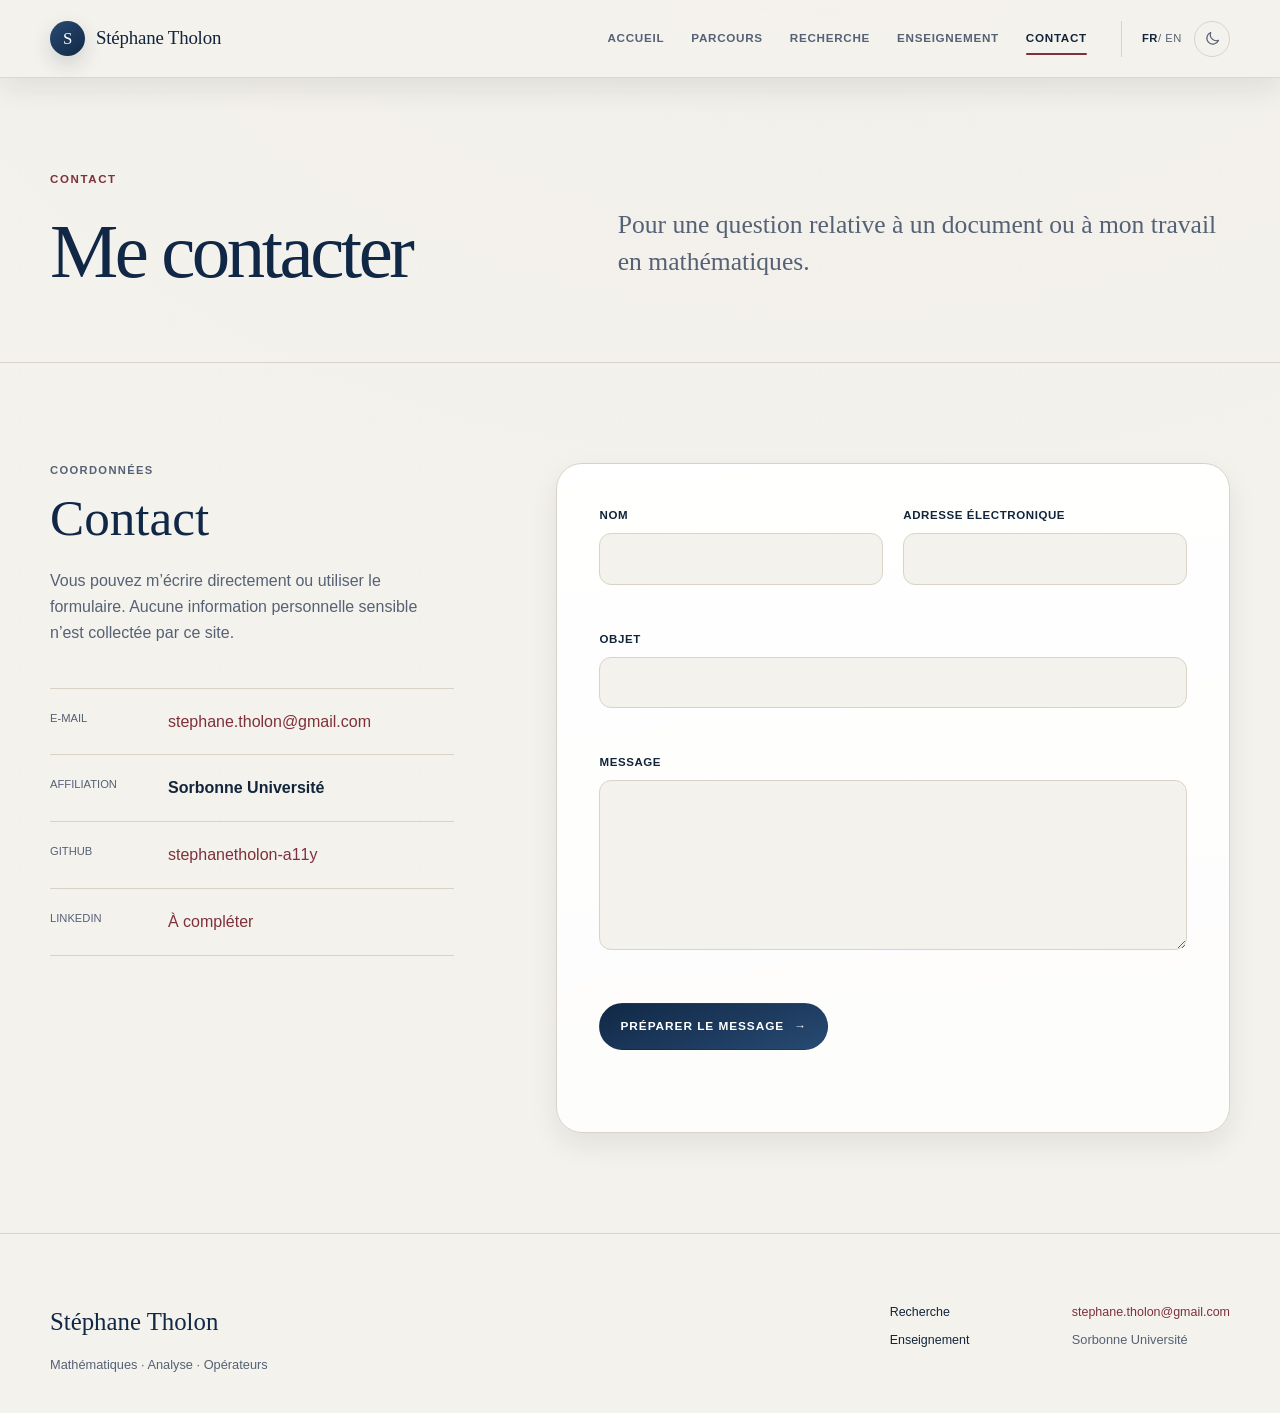
==== contact.html @ 4566aaff "Publier le site académique sans documents" ====
<!doctype html>
<html lang="fr">
<head>
  <meta charset="utf-8"><meta name="viewport" content="width=device-width, initial-scale=1">
  <title>Contact — Stéphane Tholon</title>
  <meta name="description" content="Contacter Stéphane Tholon, étudiant en mathématiques à Sorbonne Université.">
  <meta property="og:title" content="Contact — Stéphane Tholon"><meta property="og:type" content="website"><meta property="og:image" content="assets/img/og-card.svg">
  <link rel="icon" href="assets/img/favicon.svg" type="image/svg+xml"><link rel="stylesheet" href="assets/css/style.css">
  <script defer src="assets/js/data.js"></script><script defer src="assets/js/main.js"></script>
</head>
<body data-page="contact">
  <header class="site-header" data-site-header></header>
  <main id="contenu">
    <header class="page-hero"><div class="container page-hero-grid"><div><span class="page-number">CONTACT</span><h1>Me contacter</h1></div><p class="lead">Pour une question relative à un document ou à mon travail en mathématiques.</p></div></header>
    <section class="section"><div class="container contact-grid">
      <div class="contact-details"><p class="eyebrow">Coordonnées</p><h2>Contact</h2><p>Vous pouvez m’écrire directement ou utiliser le formulaire. Aucune information personnelle sensible n’est collectée par ce site.</p><div class="contact-list"><div class="contact-row"><span>E-mail</span><a href="mailto:stephane.tholon@gmail.com">stephane.tholon@gmail.com</a></div><div class="contact-row"><span>Affiliation</span><strong>Sorbonne Université</strong></div><div class="contact-row"><span>GitHub</span><a href="https://github.com/stephanetholon-a11y" target="_blank" rel="noopener">stephanetholon-a11y</a></div><div class="contact-row"><span>LinkedIn</span><a href="https://www.linkedin.com/" target="_blank" rel="noopener">À compléter</a></div></div></div>
      <form class="contact-form" id="contact-form" novalidate><div class="form-row"><div class="field"><label for="name">Nom</label><input id="name" name="name" autocomplete="name" required aria-describedby="name-error"><span class="field-error" id="name-error"></span></div><div class="field"><label for="email">Adresse électronique</label><input id="email" name="email" type="email" autocomplete="email" required aria-describedby="email-error"><span class="field-error" id="email-error"></span></div></div><div class="field"><label for="subject">Objet</label><input id="subject" name="subject" required aria-describedby="subject-error"><span class="field-error" id="subject-error"></span></div><div class="field"><label for="message">Message</label><textarea id="message" name="message" required aria-describedby="message-error"></textarea><span class="field-error" id="message-error"></span></div><button class="button button-primary" type="submit">Préparer le message <span aria-hidden="true">→</span></button><p class="form-status" id="form-status" aria-live="polite"></p></form>
    </div></section>
  </main>
  <footer class="site-footer" data-site-footer></footer>
</body>
</html>
---- assets/css/style.css ----
:root {
  --paper: #f4f2ed;
  --surface: #ffffff;
  --surface-2: #ebe7de;
  --surface-soft: #f0ece2;
  --ink: #13253b;
  --muted: #556175;
  --navy: #102846;
  --navy-soft: #284a72;
  --burgundy: #7e303b;
  --line: #d8d2c7;
  --line-strong: #b4ad9e;
  --shadow: 0 26px 55px rgba(11, 29, 49, .10);
  --shadow-subtle: 0 12px 28px rgba(10, 24, 41, .08);
  --radius-sm: 12px;
  --radius-md: 18px;
  --radius-lg: 26px;
  --serif: "Merriweather", "Baskerville", "Times New Roman", Georgia, serif;
  --sans: "Alegreya Sans", "Lato", "Avenir Next", "Avenir", -apple-system, "Segoe UI", sans-serif;
  --page: min(1180px, calc(100vw - 48px));
  --nav-height: 78px;
}

:root[data-theme="dark"] {
  --paper: #0f1a26;
  --surface: #151e2b;
  --surface-2: #1d2838;
  --surface-soft: #202c3d;
  --ink: #f1f4f8;
  --muted: #b4c0d3;
  --navy: #e6ecf5;
  --navy-soft: #b6cbed;
  --burgundy: #d88f9d;
  --line: #2e3d50;
  --line-strong: #516278;
  --shadow: 0 22px 55px rgba(0, 0, 0, .25);
}

* { box-sizing: border-box; }
html { scroll-behavior: smooth; }
body {
  margin: 0;
  color: var(--ink);
  background:
    radial-gradient(140% 80% at 65% -10%, color-mix(in srgb, var(--surface-2), transparent 72%), transparent 62%),
    var(--paper);
  font-family: var(--sans);
  font-size: 16px;
  line-height: 1.62;
  overflow-x: hidden;
  -webkit-font-smoothing: antialiased;
}
body::before {
  content: "";
  position: fixed;
  inset: 0;
  z-index: -1;
  opacity: .17;
  pointer-events: none;
  background-image: radial-gradient(circle at 20px 20px, color-mix(in srgb, var(--ink), transparent 90%) 0.9px, transparent 1px);
  background-size: 50px 50px;
}
img { display: block; max-width: 100%; height: auto; }
a { color: inherit; text-decoration: none; }
button, input, select, textarea { font: inherit; color: inherit; }
button { cursor: pointer; }
a:focus-visible { color: var(--navy); }
:focus-visible {
  outline: 3px solid color-mix(in srgb, var(--burgundy), transparent 40%);
  outline-offset: 3px;
}
::selection { color: #fff; background: var(--burgundy); }

.skip-link { position: fixed; left: 16px; top: -80px; z-index: 1000; padding: 10px 15px; border-radius: 999px; color: #fff; background: var(--navy); transition: top .22s; }
.skip-link:focus { top: 12px; }
.site-header { position: sticky; top: 0; z-index: 100; height: var(--nav-height); border-bottom: 1px solid color-mix(in srgb, var(--line), transparent 18%); background: color-mix(in srgb, var(--paper), transparent 6%); -webkit-backdrop-filter: blur(18px); backdrop-filter: blur(18px); box-shadow: var(--shadow-subtle); }
.nav-shell { width: var(--page); height: 100%; margin: auto; display: grid; grid-template-columns: auto 1fr auto; align-items: center; gap: 34px; }
.brand { display: flex; align-items: center; gap: 11px; font-family: var(--serif); font-size: 1.18rem; letter-spacing: -.01em; white-space: nowrap; }
.brand-mark {
  display: grid;
  place-items: center;
  width: 35px;
  height: 35px;
  color: var(--surface);
  border-radius: 50%;
  background: linear-gradient(140deg, var(--navy-soft), var(--navy));
  font-family: var(--serif);
  font-size: 1.05rem;
  box-shadow: 0 8px 20px rgba(15, 32, 52, .16);
}
.main-nav { justify-self: end; display: flex; align-items: center; gap: 27px; }
.main-nav a { position: relative; color: var(--muted); font-size: .73rem; font-weight: 700; letter-spacing: .06em; text-transform: uppercase; }
.main-nav a::after { content: ""; position: absolute; left: 0; right: 100%; bottom: -7px; height: 2px; background: var(--burgundy); transition: right .23s ease; border-radius: 3px; }
.main-nav a:hover, .main-nav a[aria-current="page"] { color: var(--ink); }
.main-nav a:hover::after, .main-nav a[aria-current="page"]::after { right: 0; }
.nav-actions { display: flex; align-items: center; gap: 8px; padding-left: 16px; border-left: 1px solid var(--line); }
.language, .theme-toggle, .menu-toggle { border: 0; background: transparent; }
.language { position: relative; padding: 7px 4px; color: var(--muted); font-size: .7rem; letter-spacing: .05em; }
.language strong { color: var(--ink); }
.language.notice::after { content: "EN bientôt"; position: absolute; top: 38px; right: -8px; width: max-content; padding: 5px 8px; color: var(--surface); background: var(--navy); font-size: .66rem; }
.theme-toggle {
  display: grid;
  place-items: center;
  width: 36px;
  height: 36px;
  border: 1px solid var(--line);
  border-radius: 50%;
  color: var(--muted);
  transition: all .2s ease;
}
.theme-toggle:hover { color: var(--ink); transform: translateY(-1px); }
.menu-toggle { display: none; }

main { min-height: calc(100vh - var(--nav-height)); }
.container { width: var(--page); margin-inline: auto; }
.narrow { width: min(780px, calc(100vw - 48px)); margin-inline: auto; }
.page-hero { padding: 92px 0 74px; border-bottom: 1px solid var(--line); }
.page-hero-grid { display: grid; grid-template-columns: .85fr 1.15fr; gap: 9vw; align-items: end; }
.page-number { display: block; margin-bottom: 26px; color: var(--burgundy); font-size: .72rem; font-weight: 700; letter-spacing: .14em; text-transform: uppercase; }
.page-hero h1, .hero h1 { margin: 0; color: var(--navy); font-family: var(--serif); font-weight: 500; letter-spacing: -.045em; line-height: .96; }
.page-hero h1 { font-size: clamp(3rem, 6vw, 5.2rem); }
.page-hero .lead { max-width: 660px; margin: 0 0 8px; color: var(--muted); font-family: var(--serif); font-size: clamp(1.25rem, 2vw, 1.65rem); line-height: 1.45; }
.eyebrow { margin: 0 0 12px; color: var(--burgundy); font-size: .7rem; font-weight: 750; letter-spacing: .12em; line-height: 1.4; text-transform: uppercase; }
.section { padding: 100px 0; position: relative; }
.section + .section { border-top: 1px solid var(--line); }
.section-heading { display: grid; grid-template-columns: 1fr 1fr; gap: 50px; align-items: end; margin-bottom: 54px; }
.section-heading h2 { max-width: 650px; margin: 0; color: var(--navy); font-family: var(--serif); font-size: clamp(2.3rem, 4.4vw, 4.1rem); font-weight: 500; letter-spacing: -.035em; line-height: 1.04; }
.section-heading > p { max-width: 520px; justify-self: end; margin: 0 0 8px; color: var(--muted); }
.section-heading.compact { display: flex; justify-content: space-between; gap: 30px; align-items: end; }
.section-heading.compact h2 { font-size: clamp(2.2rem, 3.5vw, 3.35rem); }

.section-heading.compact .section-link {
  border-radius: 999px;
  padding: 8px 18px;
  border: 1px solid var(--line-strong);
  background: color-mix(in srgb, var(--surface), transparent 20%);
}

.hero { position: relative; }
.hero::after {
  content: "";
  position: absolute;
  top: 20%;
  right: max(22px, calc(50vw - var(--page) / 2 + 20px));
  width: 260px;
  height: 260px;
  border-radius: 50%;
  background: radial-gradient(circle at 20% 20%, color-mix(in srgb, var(--navy-soft), transparent 65%), transparent 65%);
  opacity: .35;
  filter: blur(0.5px);
}
.hero-grid { width: var(--page); margin: auto; padding: 84px 0 92px; display: grid; grid-template-columns: minmax(0, 900px); align-items: center; }
.hero-kicker { display: flex; align-items: center; gap: 13px; margin-bottom: 30px; color: var(--burgundy); font-size: .72rem; font-weight: 700; letter-spacing: .14em; text-transform: uppercase; }
.hero-kicker::before { content: ""; width: 42px; height: 1px; background: currentColor; }
.hero h1 { max-width: 820px; font-size: clamp(2.9rem, 5vw, 4.6rem); letter-spacing: -.035em; }
.hero-role { margin: 22px 0 24px; color: var(--navy-soft); font-family: var(--serif); font-size: clamp(1.35rem, 2.4vw, 2rem); }
.hero-intro { max-width: 760px; margin: 24px 0 0; color: var(--muted); font-size: 1.05rem; }
.hero-actions { display: flex; flex-wrap: wrap; gap: 12px; margin-top: 34px; }
.button {
  display: inline-flex;
  justify-content: center;
  align-items: center;
  gap: 10px;
  min-height: 47px;
  padding: 11px 20px;
  border: 1px solid transparent;
  border-radius: 999px;
  font-size: .74rem;
  font-weight: 700;
  letter-spacing: .08em;
  text-transform: uppercase;
  transition: transform .2s, background .2s, color .2s, border-color .2s, box-shadow .2s;
}
.button:hover { transform: translateY(-2px); box-shadow: var(--shadow-subtle); }
.button-primary { color: var(--surface); background: linear-gradient(160deg, var(--navy), var(--navy-soft)); }
.button-outline { border-color: var(--line-strong); background: color-mix(in srgb, var(--surface), transparent 26%); }
.button-outline:hover { color: var(--surface); border-color: var(--navy); background: linear-gradient(160deg, var(--navy), var(--navy-soft)); }

.section-link { display: inline-flex; align-items: center; gap: 10px; padding-bottom: 3px; border-bottom: 1px solid var(--line-strong); color: var(--burgundy); font-size: .74rem; font-weight: 700; letter-spacing: .05em; text-transform: uppercase; }
.category-list { border-top: 1px solid var(--line); background: linear-gradient(180deg, color-mix(in srgb, var(--surface), transparent 46%), transparent); }
.category-list a { display: grid; grid-template-columns: 70px 1fr auto; gap: 24px; align-items: center; min-height: 88px; padding: 18px 0; border-bottom: 1px solid var(--line); }
.category-list a > span:first-child { color: var(--line-strong); font-size: .7rem; letter-spacing: .08em; }
.category-list strong { color: var(--navy); font-family: var(--serif); font-size: clamp(1.35rem, 2.4vw, 1.85rem); font-weight: 500; }
.category-list a > span:last-child { color: var(--burgundy); transition: transform .2s; }
.category-list a:hover > span:last-child { transform: translateX(4px); }

.timeline { position: relative; }
.timeline::before { content: ""; position: absolute; top: 0; bottom: 0; left: 58px; width: 1px; background: var(--line); }
.timeline-item { position: relative; display: grid; grid-template-columns: 116px 170px 1fr; gap: 32px; min-height: 198px; padding: 12px 0 58px; }
.timeline-marker {
  position: relative;
  z-index: 1;
  width: 36px;
  height: 36px;
  margin-left: 40px;
  display: grid;
  place-items: center;
  border: 1px solid var(--line-strong);
  border-radius: 50%;
  color: var(--muted);
  background: var(--paper);
  font-size: .6rem;
  box-shadow: 0 8px 18px rgba(18, 30, 47, .12);
}
.timeline-featured .timeline-marker { color: var(--surface); border-color: var(--burgundy); background: var(--burgundy); }
.timeline-period { color: var(--burgundy); font-family: var(--serif); font-size: 1.15rem; }
.timeline-content { max-width: 670px; padding-bottom: 8px; }
.timeline-content::before { content: ""; display: block; width: 34px; height: 1px; margin-top: 9px; margin-bottom: 14px; background: var(--line); }
.timeline-content h3 { margin: 0 0 13px; color: var(--navy); font-family: var(--serif); font-size: clamp(1.55rem, 3vw, 2.3rem); font-weight: 500; line-height: 1.18; }
.timeline-content > p:last-child { margin: 0; color: var(--muted); }
.coursework-list { list-style: none; margin: 0; padding: 0; display: grid; grid-template-columns: 1fr 1fr; column-gap: 50px; }
.coursework-list li { display: flex; gap: 22px; padding: 19px 0; border-top: 1px solid var(--line); font-family: var(--serif); font-size: 1.2rem; }
.coursework-list li span { color: var(--burgundy); font-family: var(--sans); font-size: .62rem; letter-spacing: .08em; }

.interest-grid { display: grid; grid-template-columns: 1fr 1fr; border-top: 1px solid var(--line); }
.interest-card { min-height: 420px; padding: 48px; border-right: 1px solid var(--line); border-bottom: 1px solid var(--line); }
.interest-card {
  border-radius: var(--radius-lg);
  border-right-width: 1px;
  border-bottom-width: 1px;
  background: linear-gradient(185deg, color-mix(in srgb, var(--surface), transparent 0%), color-mix(in srgb, var(--surface), transparent 18%));
  box-shadow: var(--shadow-subtle);
}
.interest-card:nth-child(2n) { border-right: 0; }
.interest-number { color: var(--burgundy); font-size: .67rem; font-weight: 700; letter-spacing: .13em; }
.interest-card h2 { margin: 50px 0 15px; color: var(--navy); font-family: var(--serif); font-size: clamp(2rem, 4vw, 3.25rem); font-weight: 500; line-height: 1; }
.interest-card > p { max-width: 500px; margin: 0 0 28px; color: var(--muted); }
.interest-card ul { list-style: none; margin: 0; padding: 0; display: flex; flex-wrap: wrap; gap: 7px; }
.interest-card li, .tag-list span { padding: 6px 10px; border: 1px solid var(--line); border-radius: 99px; color: var(--muted); font-size: .7rem; }
.project-list { border-top: 1px solid var(--line); }
.project-card { display: grid; grid-template-columns: 120px 1fr auto; gap: 44px; padding: 48px 0; border-bottom: 1px solid var(--line); }
.project-card {
  border: 1px solid color-mix(in srgb, var(--line), transparent 10%);
  border-radius: var(--radius-md);
  padding: 42px;
  background: linear-gradient(175deg, color-mix(in srgb, var(--surface), transparent 16%), color-mix(in srgb, var(--surface), transparent 42%));
  box-shadow: var(--shadow-subtle);
}
.project-card + .project-card { margin-top: 22px; }
.project-year { color: var(--burgundy); font-family: var(--serif); font-size: 2.8rem; line-height: 1; }
.project-main { max-width: 700px; }
.project-main h3 { margin: 0 0 15px; color: var(--navy); font-family: var(--serif); font-size: clamp(1.7rem, 3vw, 2.45rem); font-weight: 500; line-height: 1.15; }
.project-main > p:not(.eyebrow):not(.project-supervisor) { color: var(--muted); }
.project-supervisor { display: flex; gap: 13px; margin: 22px 0; }
.project-supervisor span { color: var(--muted); }
.tag-list { display: flex; flex-wrap: wrap; gap: 7px; }
.project-action { align-self: center; }
.pending-label { display: inline-block; padding: 10px 13px; border: 1px dashed var(--line-strong); color: var(--muted); font-size: .72rem; }
.activity-list { display: grid; grid-template-columns: repeat(2, 1fr); gap: 1px; background: var(--line); border: 1px solid var(--line); }
.activity-card { min-height: 260px; padding: 35px; background: var(--surface); border-radius: var(--radius-sm); }
.activity-card span { color: var(--burgundy); font-size: .66rem; font-weight: 750; letter-spacing: .1em; }
.activity-card h3 { margin: 40px 0 13px; font-family: var(--serif); font-size: 1.7rem; font-weight: 500; }
.activity-card p { margin: 0; color: var(--muted); font-size: .9rem; }
.filter-chips { display: flex; flex-wrap: wrap; gap: 8px; }
.filter-chip {
  padding: 8px 14px;
  border: 1px solid var(--line);
  border-radius: 999px;
  background: color-mix(in srgb, var(--surface), transparent 20%);
  font-size: .72rem;
  transition: all .2s ease;
}
.filter-chip:hover, .filter-chip.is-active { color: var(--surface); border-color: var(--navy); background: linear-gradient(160deg, var(--navy), var(--navy-soft)); }
.document-categories { margin-bottom: 20px; }
.resource-grid { display: grid; grid-template-columns: repeat(2, 1fr); gap: 18px; margin-top: 32px; }
.resource-card { min-height: 320px; padding: 30px; border: 1px solid var(--line); background: var(--surface); border-radius: var(--radius-md); box-shadow: var(--shadow-subtle); }
.resource-meta, .document-details, .document-kicker { display: flex; justify-content: space-between; gap: 16px; color: var(--muted); font-size: .68rem; letter-spacing: .06em; text-transform: uppercase; }
.resource-meta span, .document-kicker span:first-child { color: var(--burgundy); }
.resource-card h3, .document-card h3 { margin: 40px 0 12px; color: var(--navy); font-family: var(--serif); font-size: 1.55rem; font-weight: 500; line-height: 1.18; }
.resource-card > p, .document-card p { color: var(--muted); font-size: .88rem; }
.resource-card .tag-list { margin: 22px 0; }
.card-actions { display: flex; flex-wrap: wrap; gap: 20px; margin-top: 24px; }
.card-actions a, .card-actions button { display: inline-flex; align-items: center; gap: 7px; padding: 0; border: 0; color: var(--burgundy); background: transparent; font-size: .72rem; font-weight: 700; text-transform: uppercase; }

.document-controls { display: grid; grid-template-columns: 2fr repeat(3, 1fr) auto; gap: 12px; padding: 25px; border: 1px solid var(--line); background: var(--surface); border-radius: var(--radius-md); box-shadow: var(--shadow-subtle); }
.control { position: relative; }
.control label { display: block; margin-bottom: 7px; color: var(--muted); font-size: .62rem; font-weight: 700; letter-spacing: .08em; text-transform: uppercase; }
.control input, .control select { width: 100%; min-height: 45px; padding: 9px 12px; border: 1px solid var(--line); border-radius: var(--radius-sm); color: var(--ink); background: var(--paper); }
.search-control input { padding-left: 40px; }
.search-control svg { position: absolute; left: 13px; bottom: 13px; color: var(--muted); }
.reset-button { align-self: end; min-height: 45px; padding: 9px 14px; border: 1px solid var(--line); border-radius: var(--radius-sm); background: color-mix(in srgb, var(--surface), transparent 20%); font-size: .72rem; }
.results-meta { display: flex; justify-content: space-between; margin: 28px 0 14px; color: var(--muted); font-size: .75rem; }
.document-grid { display: grid; grid-template-columns: repeat(3, 1fr); gap: 22px; }
.document-card {
  overflow: hidden;
  border: 1px solid var(--line);
  border-radius: var(--radius-md);
  background: var(--surface);
  box-shadow: var(--shadow-subtle);
  transition: transform .22s ease, box-shadow .22s ease;
}
.document-card:hover { transform: translateY(-2px); }
.document-cover { position: relative; display: block; width: 100%; height: 285px; overflow: hidden; padding: 22px 45px 0; border: 0; background: var(--surface-2); }
.document-cover img { width: 100%; height: 100%; object-fit: cover; object-position: top; box-shadow: 0 7px 25px rgba(20, 32, 52, .16); transition: transform .35s ease; }
.document-placeholder { display: grid; place-items: center; width: 100%; height: 100%; color: var(--line-strong); border: 1px solid var(--line); background: var(--surface); font-family: var(--serif); font-size: 2rem; letter-spacing: .08em; }
.document-cover, .document-body { border-radius: var(--radius-sm); }
.cover-overlay { position: absolute; inset: auto 0 0; display: flex; justify-content: center; align-items: center; gap: 8px; padding: 14px; color: #fff; background: rgba(16, 39, 70, .92); font-size: .68rem; font-weight: 700; letter-spacing: .05em; text-transform: uppercase; transform: translateY(100%); transition: transform .25s; }
.document-cover:hover img { transform: translateY(-5px); }
.document-cover:hover .cover-overlay { transform: translateY(0); }
.document-body { padding: 26px; border-top: 1px solid var(--line); }
.document-body h3 { margin-top: 28px; }
.document-details { margin-top: 22px; padding-top: 14px; border-top: 1px solid var(--line); }
.empty-state { grid-column: 1 / -1; padding: 70px 25px; border: 1px dashed var(--line-strong); text-align: center; color: var(--muted); }
.pdf-modal { width: min(1100px, calc(100vw - 32px)); height: min(850px, calc(100vh - 32px)); padding: 0; border: 0; color: var(--ink); background: var(--surface); box-shadow: var(--shadow); }
.pdf-modal::backdrop { background: rgba(7, 15, 27, .76); -webkit-backdrop-filter: blur(5px); backdrop-filter: blur(5px); }
.modal-header { height: 64px; padding: 0 16px 0 24px; display: flex; align-items: center; justify-content: space-between; gap: 20px; border-bottom: 1px solid var(--line); }
.modal-header strong { overflow: hidden; text-overflow: ellipsis; white-space: nowrap; font-family: var(--serif); font-size: 1.05rem; }
.modal-actions { display: flex; align-items: center; gap: 8px; }
.modal-actions a, .modal-actions button { display: grid; place-items: center; width: 38px; height: 38px; border: 1px solid var(--line); background: transparent; }
.pdf-modal iframe { width: 100%; height: calc(100% - 64px); border: 0; background: #e7e8ea; }

.contact-grid { display: grid; grid-template-columns: .75fr 1.25fr; gap: 8vw; }
.contact-details h2 { margin: 0 0 23px; color: var(--navy); font-family: var(--serif); font-size: clamp(2.2rem, 4vw, 3.6rem); font-weight: 500; line-height: 1.05; }
.contact-details > p { color: var(--muted); }
.contact-list { margin-top: 42px; border-top: 1px solid var(--line); }
.contact-row { display: grid; grid-template-columns: 100px 1fr; gap: 18px; padding: 20px 0; border-bottom: 1px solid var(--line); }
.contact-row span { color: var(--muted); font-size: .7rem; text-transform: uppercase; }
.contact-row a { color: var(--burgundy); overflow-wrap: anywhere; }
.contact-form {
  padding: 42px;
  border: 1px solid var(--line);
  background: linear-gradient(175deg, color-mix(in srgb, var(--surface), transparent 4%), color-mix(in srgb, var(--surface), transparent 20%));
  border-radius: var(--radius-lg);
  box-shadow: var(--shadow-subtle);
}
.form-row { display: grid; grid-template-columns: 1fr 1fr; gap: 20px; }
.field { margin-bottom: 22px; }
.field label { display: block; margin-bottom: 8px; font-size: .72rem; font-weight: 700; letter-spacing: .05em; text-transform: uppercase; }
.field input, .field textarea { width: 100%; padding: 12px 14px; border: 1px solid var(--line); border-radius: var(--radius-sm); background: var(--paper); }
.field textarea { min-height: 170px; resize: vertical; }
.field input:focus, .field textarea:focus { border-color: var(--burgundy); outline: none; box-shadow: 0 0 0 2px color-mix(in srgb, var(--burgundy), transparent 80%); }
.field-error { display: block; min-height: 19px; margin-top: 4px; color: #a12e3f; font-size: .72rem; }
.form-status { min-height: 24px; margin: 16px 0 0; font-size: .8rem; }
.form-status.is-success { color: #347453; }
.form-status.is-error { color: #a12e3f; }

.site-footer { padding: 68px 0 25px; border-top: 1px solid var(--line); }
.footer-grid { width: var(--page); margin: auto; }
.footer-grid { display: grid; grid-template-columns: 1fr auto auto; gap: 8vw; align-items: start; }
.footer-name { color: var(--navy); font-family: var(--serif); font-size: 1.55rem; }
.footer-grid p, .footer-contact span { color: var(--muted); font-size: .8rem; }
.footer-links, .footer-contact { display: flex; flex-direction: column; gap: 8px; font-size: .78rem; }
.footer-contact a { color: var(--burgundy); }

.error-page { min-height: calc(100vh - var(--nav-height)); display: grid; place-items: center; text-align: center; }
.error-code { display: block; color: var(--burgundy); font-family: var(--serif); font-size: clamp(7rem, 20vw, 15rem); line-height: .8; }
.error-page h1 { margin: 35px 0 12px; font-family: var(--serif); font-size: 2.2rem; font-weight: 500; }
.error-page p { max-width: 490px; margin: 0 auto 30px; color: var(--muted); }

.reveal { opacity: 0; transform: translateY(14px); transition: opacity .55s ease, transform .55s ease; }
.reveal.is-visible { opacity: 1; transform: none; }
@media (prefers-reduced-motion: reduce) { *, *::before, *::after { scroll-behavior: auto !important; animation-duration: .01ms !important; transition-duration: .01ms !important; } .reveal { opacity: 1; transform: none; } }

@media (max-width: 1050px) {
  :root { --page: min(100% - 40px, 920px); }
  .nav-shell { grid-template-columns: auto auto 1fr; gap: 18px; }
  .menu-toggle { justify-self: end; display: block; width: 40px; height: 40px; padding: 9px; }
  .menu-toggle span { display: block; width: 100%; height: 1px; margin: 7px 0; background: var(--ink); }
  .main-nav { position: fixed; inset: var(--nav-height) 0 auto; display: none; flex-direction: column; align-items: stretch; gap: 0; padding: 20px; border-bottom: 1px solid var(--line); background: var(--paper); box-shadow: var(--shadow); }
  .main-nav.is-open { display: flex; }
  .main-nav a { padding: 14px 5px; border-bottom: 1px solid var(--line); }
  .main-nav a::after { display: none; }
  .nav-actions { justify-self: end; grid-column: 3; grid-row: 1; margin-right: 48px; }
  .document-controls { grid-template-columns: 1fr 1fr; }
  .search-control { grid-column: 1 / -1; }
  .document-grid { grid-template-columns: repeat(2, 1fr); }
}

@media (max-width: 760px) {
  :root { --page: calc(100vw - 32px); --nav-height: 68px; }
  .site-header { height: var(--nav-height); }
  .brand { font-size: 1rem; }
  .brand-mark { width: 29px; height: 29px; }
  .nav-actions { display: none; }
  .nav-shell { grid-template-columns: 1fr auto; }
  .menu-toggle { grid-column: 2; grid-row: 1; }
  .page-hero { padding: 64px 0 50px; }
  .page-hero-grid, .section-heading, .contact-grid { grid-template-columns: 1fr; gap: 32px; }
  .page-hero h1 { font-size: clamp(3.1rem, 16vw, 5rem); }
  .section { padding: 72px 0; }
  .section-heading { margin-bottom: 38px; }
  .section-heading > p { justify-self: start; }
  .section-heading.compact { display: block; }
  .section-heading.compact .filter-chips { margin-top: 25px; }
  .hero-grid { padding: 58px 0 72px; grid-template-columns: 1fr; }
  .hero h1 { font-size: clamp(2.8rem, 13vw, 4.2rem); }
  .interest-grid, .resource-grid, .activity-list { grid-template-columns: 1fr; }
  .interest-card { min-height: 0; padding: 38px 6px; border-right: 0; }
  .interest-card h2 { margin-top: 35px; }
  .timeline::before { left: 17px; }
  .timeline-item { grid-template-columns: 45px 1fr; gap: 16px; padding-bottom: 48px; }
  .timeline-marker { grid-column: 1; grid-row: 1 / span 2; margin-left: 0; }
  .timeline-period { grid-column: 2; }
  .timeline-content { grid-column: 2; }
  .coursework-list { grid-template-columns: 1fr; }
  .project-card { grid-template-columns: 1fr; gap: 24px; }
  .project-action { align-self: start; }
  .document-controls, .document-grid { grid-template-columns: 1fr; }
  .document-controls > * { grid-column: 1; }
  .document-cover { height: 330px; padding-inline: 55px; }
  .contact-form { padding: 28px 20px; }
  .form-row { grid-template-columns: 1fr; gap: 0; }
  .footer-grid { grid-template-columns: 1fr; gap: 28px; }
}

@media (max-width: 430px) {
  :root { --page: calc(100vw - 24px); }
  .hero-actions .button { width: 100%; }
  .document-cover { height: 285px; padding-inline: 42px; }
}
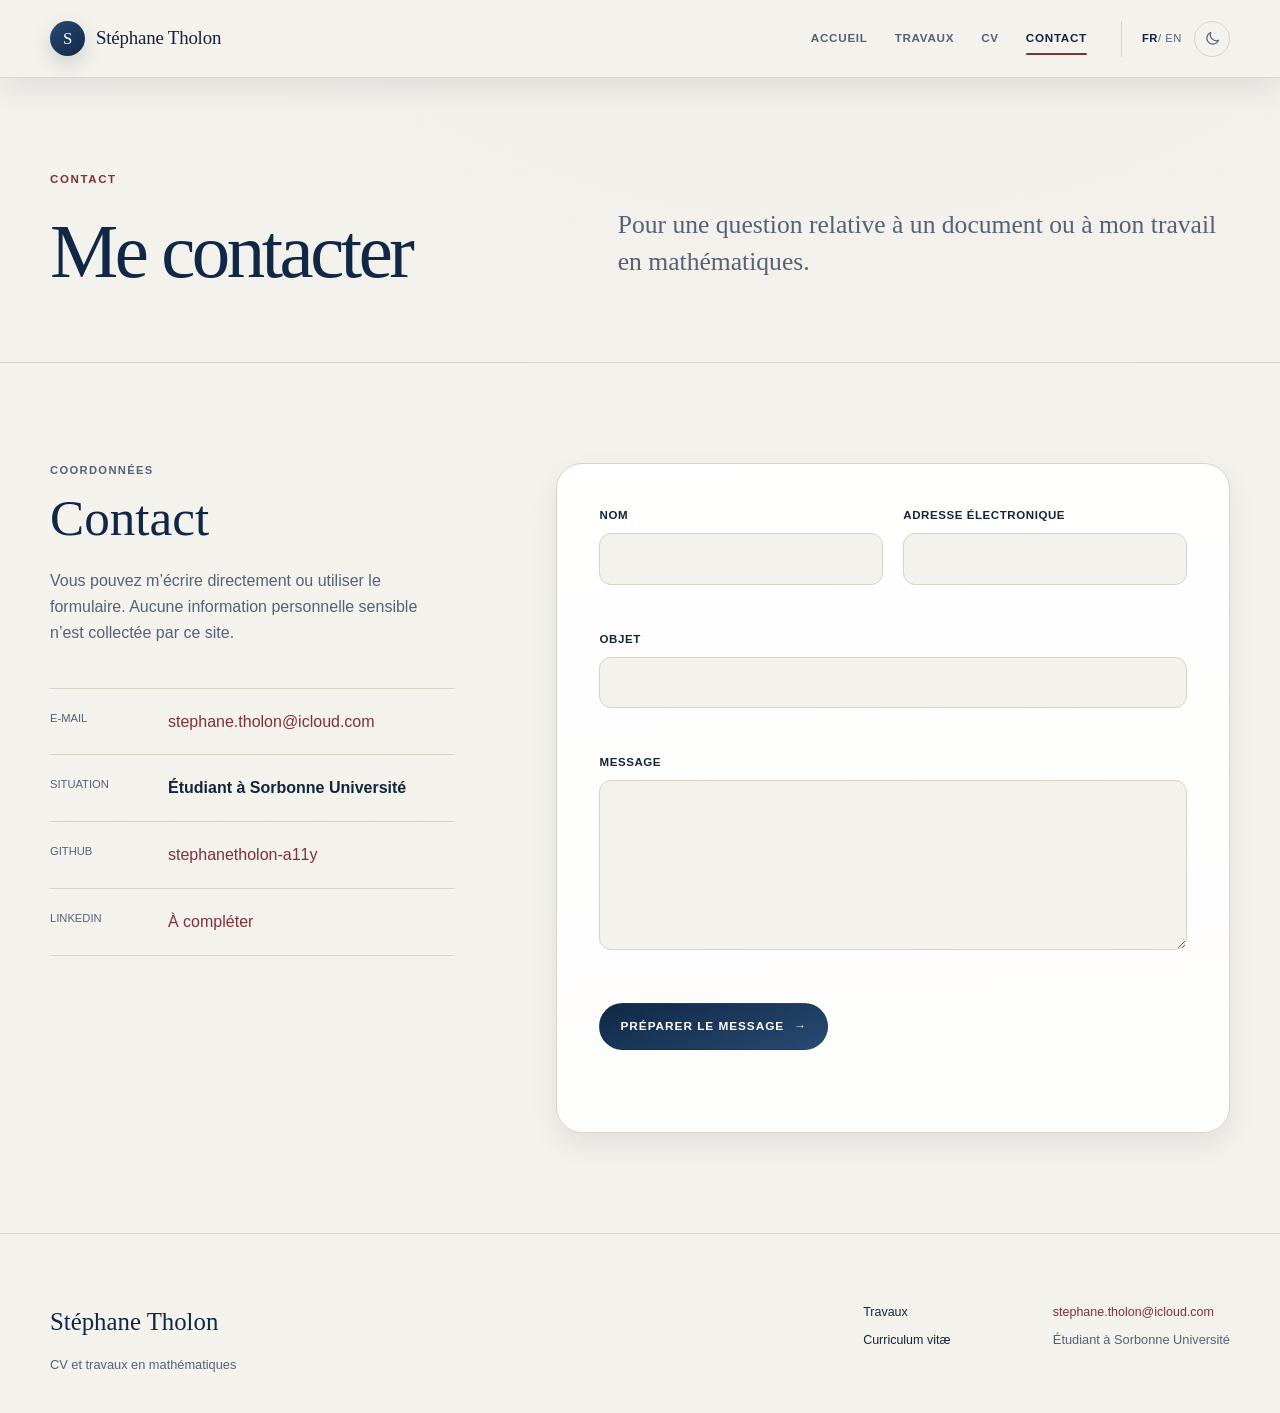
==== commit 8c8e753b: "Transformer le site en dépôt de candidatures" ====
--- a/contact.html
+++ b/contact.html
@@ -13,7 +13,7 @@
   <main id="contenu">
     <header class="page-hero"><div class="container page-hero-grid"><div><span class="page-number">CONTACT</span><h1>Me contacter</h1></div><p class="lead">Pour une question relative à un document ou à mon travail en mathématiques.</p></div></header>
     <section class="section"><div class="container contact-grid">
-      <div class="contact-details"><p class="eyebrow">Coordonnées</p><h2>Contact</h2><p>Vous pouvez m’écrire directement ou utiliser le formulaire. Aucune information personnelle sensible n’est collectée par ce site.</p><div class="contact-list"><div class="contact-row"><span>E-mail</span><a href="mailto:stephane.tholon@gmail.com">stephane.tholon@gmail.com</a></div><div class="contact-row"><span>Affiliation</span><strong>Sorbonne Université</strong></div><div class="contact-row"><span>GitHub</span><a href="https://github.com/stephanetholon-a11y" target="_blank" rel="noopener">stephanetholon-a11y</a></div><div class="contact-row"><span>LinkedIn</span><a href="https://www.linkedin.com/" target="_blank" rel="noopener">À compléter</a></div></div></div>
+      <div class="contact-details"><p class="eyebrow">Coordonnées</p><h2>Contact</h2><p>Vous pouvez m’écrire directement ou utiliser le formulaire. Aucune information personnelle sensible n’est collectée par ce site.</p><div class="contact-list"><div class="contact-row"><span>E-mail</span><a href="mailto:stephane.tholon@icloud.com">stephane.tholon@icloud.com</a></div><div class="contact-row"><span>Situation</span><strong>Étudiant à Sorbonne Université</strong></div><div class="contact-row"><span>GitHub</span><a href="https://github.com/stephanetholon-a11y" target="_blank" rel="noopener">stephanetholon-a11y</a></div><div class="contact-row"><span>LinkedIn</span><a href="https://www.linkedin.com/" target="_blank" rel="noopener">À compléter</a></div></div></div>
       <form class="contact-form" id="contact-form" novalidate><div class="form-row"><div class="field"><label for="name">Nom</label><input id="name" name="name" autocomplete="name" required aria-describedby="name-error"><span class="field-error" id="name-error"></span></div><div class="field"><label for="email">Adresse électronique</label><input id="email" name="email" type="email" autocomplete="email" required aria-describedby="email-error"><span class="field-error" id="email-error"></span></div></div><div class="field"><label for="subject">Objet</label><input id="subject" name="subject" required aria-describedby="subject-error"><span class="field-error" id="subject-error"></span></div><div class="field"><label for="message">Message</label><textarea id="message" name="message" required aria-describedby="message-error"></textarea><span class="field-error" id="message-error"></span></div><button class="button button-primary" type="submit">Préparer le message <span aria-hidden="true">→</span></button><p class="form-status" id="form-status" aria-live="polite"></p></form>
     </div></section>
   </main>
--- a/assets/css/style.css
+++ b/assets/css/style.css
@@ -347,6 +347,35 @@
 .error-page h1 { margin: 35px 0 12px; font-family: var(--serif); font-size: 2.2rem; font-weight: 500; }
 .error-page p { max-width: 490px; margin: 0 auto 30px; color: var(--muted); }
 
+/* Dépôt de candidatures */
+.repository-hero { padding: clamp(90px, 13vw, 170px) 0 clamp(80px, 11vw, 140px); border-bottom: 1px solid var(--line); }
+.repository-hero-inner { max-width: 920px; }
+.repository-hero h1 { margin: 0; color: var(--navy); font-family: var(--serif); font-size: clamp(3.4rem, 8vw, 7rem); font-weight: 500; letter-spacing: -.055em; line-height: .96; }
+.repository-intro { max-width: 760px; margin: 34px 0 0; color: var(--muted); font-size: clamp(1.05rem, 1.8vw, 1.3rem); line-height: 1.7; }
+.cv-section { background: color-mix(in srgb, var(--surface), transparent 28%); }
+.cv-panel { display: grid; grid-template-columns: 1fr auto; gap: 60px; align-items: center; }
+.cv-panel h2, .home-works h2, .works-heading h2 { margin: 0; color: var(--navy); font-family: var(--serif); font-size: clamp(2.4rem, 4.5vw, 4.2rem); font-weight: 500; letter-spacing: -.04em; line-height: 1; }
+.cv-panel p:not(.eyebrow) { max-width: 610px; margin: 22px 0 0; color: var(--muted); }
+.cv-actions { display: flex; flex-wrap: wrap; justify-content: flex-end; gap: 10px; }
+.home-works { display: grid; grid-template-columns: 1fr 1fr auto; gap: 50px; align-items: end; }
+.home-works > p { max-width: 500px; margin: 0; color: var(--muted); }
+.works-shell { max-width: 1080px; }
+.works-heading { display: flex; justify-content: space-between; align-items: end; gap: 30px; margin-bottom: 44px; }
+.works-heading p { margin: 0; color: var(--muted); font-size: .78rem; text-transform: uppercase; letter-spacing: .08em; }
+.work-list { border-top: 1px solid var(--line-strong); }
+.work-entry { display: grid; grid-template-columns: 54px minmax(0, 1fr) auto; gap: 34px; align-items: start; padding: 48px 0; border-bottom: 1px solid var(--line); }
+.work-index { padding-top: 4px; color: var(--burgundy); font-size: .68rem; font-weight: 700; letter-spacing: .1em; }
+.work-meta { display: flex; flex-wrap: wrap; gap: 10px 22px; margin: 0 0 15px; color: var(--muted); font-size: .68rem; font-weight: 700; letter-spacing: .08em; text-transform: uppercase; }
+.work-meta span:first-child { color: var(--burgundy); }
+.work-content h3 { max-width: 720px; margin: 0; color: var(--navy); font-family: var(--serif); font-size: clamp(1.65rem, 3vw, 2.35rem); font-weight: 500; line-height: 1.18; }
+.work-abstract { display: grid; grid-template-columns: 82px minmax(0, 1fr); gap: 18px; max-width: 760px; margin-top: 24px; }
+.work-abstract > span { padding-top: 3px; color: var(--muted); font-size: .64rem; font-weight: 700; letter-spacing: .09em; text-transform: uppercase; }
+.work-abstract p { margin: 0; color: var(--ink); line-height: 1.65; }
+.work-abstract .abstract-pending { color: var(--muted); font-style: italic; }
+.work-actions { display: flex; flex-direction: column; gap: 9px; min-width: 142px; padding-top: 24px; }
+.work-actions .button { width: 100%; }
+.modal-actions a, .modal-actions button { width: auto; min-width: 48px; padding: 0 11px; color: var(--ink); font-size: .68rem; font-weight: 700; text-transform: uppercase; }
+
 .reveal { opacity: 0; transform: translateY(14px); transition: opacity .55s ease, transform .55s ease; }
 .reveal.is-visible { opacity: 1; transform: none; }
 @media (prefers-reduced-motion: reduce) { *, *::before, *::after { scroll-behavior: auto !important; animation-duration: .01ms !important; transition-duration: .01ms !important; } .reveal { opacity: 1; transform: none; } }
@@ -364,6 +393,8 @@
   .document-controls { grid-template-columns: 1fr 1fr; }
   .search-control { grid-column: 1 / -1; }
   .document-grid { grid-template-columns: repeat(2, 1fr); }
+  .home-works { grid-template-columns: 1fr 1fr; }
+  .home-works .section-link { justify-self: start; }
 }
 
 @media (max-width: 760px) {
@@ -401,10 +432,20 @@
   .contact-form { padding: 28px 20px; }
   .form-row { grid-template-columns: 1fr; gap: 0; }
   .footer-grid { grid-template-columns: 1fr; gap: 28px; }
+  .repository-hero { padding-top: 74px; }
+  .cv-panel, .home-works { grid-template-columns: 1fr; gap: 28px; }
+  .cv-actions { justify-content: flex-start; }
+  .works-heading { display: block; }
+  .works-heading p { margin-top: 18px; }
+  .work-entry { grid-template-columns: 34px 1fr; gap: 18px; padding: 38px 0; }
+  .work-actions { grid-column: 2; flex-direction: row; flex-wrap: wrap; min-width: 0; padding-top: 2px; }
+  .work-actions .button { width: auto; }
 }
 
 @media (max-width: 430px) {
   :root { --page: calc(100vw - 24px); }
   .hero-actions .button { width: 100%; }
   .document-cover { height: 285px; padding-inline: 42px; }
-}
+  .cv-actions .button, .work-actions .button { width: 100%; }
+  .work-abstract { grid-template-columns: 1fr; gap: 8px; }
+}
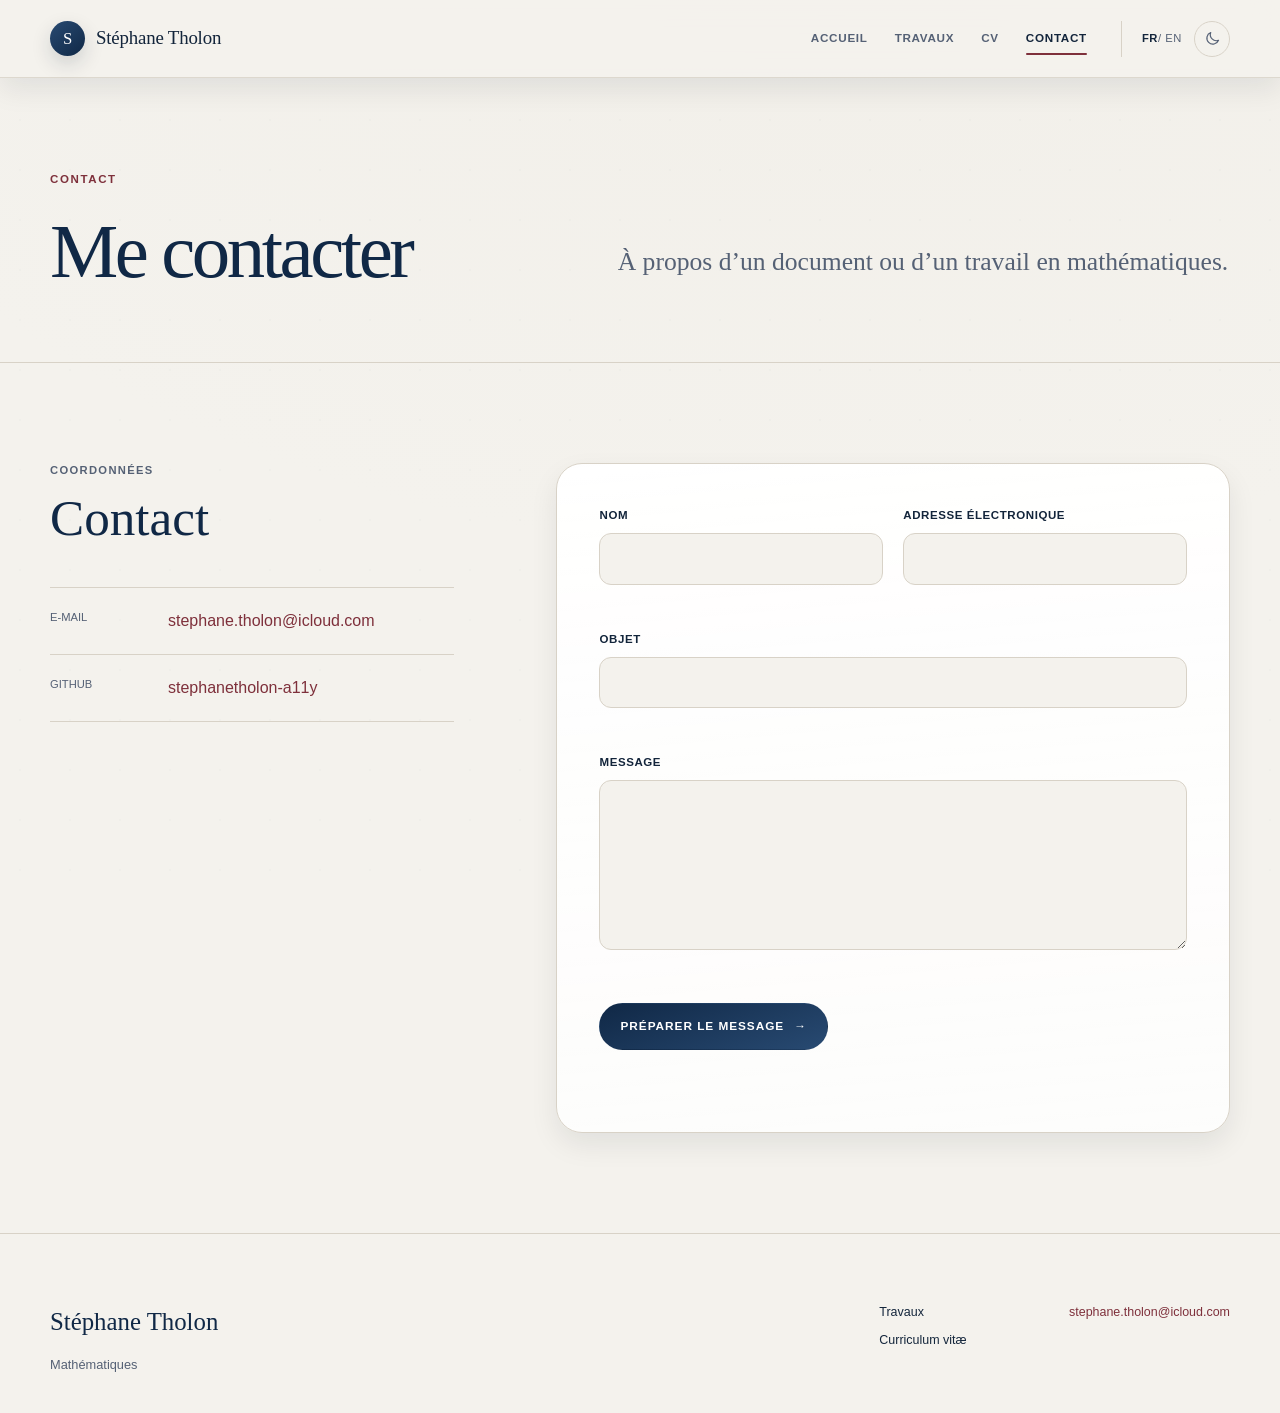
==== commit fae9c907: "Alléger la présentation du site" ====
--- a/contact.html
+++ b/contact.html
@@ -3,7 +3,7 @@
 <head>
   <meta charset="utf-8"><meta name="viewport" content="width=device-width, initial-scale=1">
   <title>Contact — Stéphane Tholon</title>
-  <meta name="description" content="Contacter Stéphane Tholon, étudiant en mathématiques à Sorbonne Université.">
+  <meta name="description" content="Contacter Stéphane Tholon.">
   <meta property="og:title" content="Contact — Stéphane Tholon"><meta property="og:type" content="website"><meta property="og:image" content="assets/img/og-card.svg">
   <link rel="icon" href="assets/img/favicon.svg" type="image/svg+xml"><link rel="stylesheet" href="assets/css/style.css">
   <script defer src="assets/js/data.js"></script><script defer src="assets/js/main.js"></script>
@@ -11,9 +11,9 @@
 <body data-page="contact">
   <header class="site-header" data-site-header></header>
   <main id="contenu">
-    <header class="page-hero"><div class="container page-hero-grid"><div><span class="page-number">CONTACT</span><h1>Me contacter</h1></div><p class="lead">Pour une question relative à un document ou à mon travail en mathématiques.</p></div></header>
+    <header class="page-hero"><div class="container page-hero-grid"><div><span class="page-number">CONTACT</span><h1>Me contacter</h1></div><p class="lead">À propos d’un document ou d’un travail en mathématiques.</p></div></header>
     <section class="section"><div class="container contact-grid">
-      <div class="contact-details"><p class="eyebrow">Coordonnées</p><h2>Contact</h2><p>Vous pouvez m’écrire directement ou utiliser le formulaire. Aucune information personnelle sensible n’est collectée par ce site.</p><div class="contact-list"><div class="contact-row"><span>E-mail</span><a href="mailto:stephane.tholon@icloud.com">stephane.tholon@icloud.com</a></div><div class="contact-row"><span>Situation</span><strong>Étudiant à Sorbonne Université</strong></div><div class="contact-row"><span>GitHub</span><a href="https://github.com/stephanetholon-a11y" target="_blank" rel="noopener">stephanetholon-a11y</a></div><div class="contact-row"><span>LinkedIn</span><a href="https://www.linkedin.com/" target="_blank" rel="noopener">À compléter</a></div></div></div>
+      <div class="contact-details"><p class="eyebrow">Coordonnées</p><h2>Contact</h2><div class="contact-list"><div class="contact-row"><span>E-mail</span><a href="mailto:stephane.tholon@icloud.com">stephane.tholon@icloud.com</a></div><div class="contact-row"><span>GitHub</span><a href="https://github.com/stephanetholon-a11y" target="_blank" rel="noopener">stephanetholon-a11y</a></div></div></div>
       <form class="contact-form" id="contact-form" novalidate><div class="form-row"><div class="field"><label for="name">Nom</label><input id="name" name="name" autocomplete="name" required aria-describedby="name-error"><span class="field-error" id="name-error"></span></div><div class="field"><label for="email">Adresse électronique</label><input id="email" name="email" type="email" autocomplete="email" required aria-describedby="email-error"><span class="field-error" id="email-error"></span></div></div><div class="field"><label for="subject">Objet</label><input id="subject" name="subject" required aria-describedby="subject-error"><span class="field-error" id="subject-error"></span></div><div class="field"><label for="message">Message</label><textarea id="message" name="message" required aria-describedby="message-error"></textarea><span class="field-error" id="message-error"></span></div><button class="button button-primary" type="submit">Préparer le message <span aria-hidden="true">→</span></button><p class="form-status" id="form-status" aria-live="polite"></p></form>
     </div></section>
   </main>
--- a/assets/css/style.css
+++ b/assets/css/style.css
@@ -347,16 +347,12 @@
 .error-page h1 { margin: 35px 0 12px; font-family: var(--serif); font-size: 2.2rem; font-weight: 500; }
 .error-page p { max-width: 490px; margin: 0 auto 30px; color: var(--muted); }
 
-/* Dépôt de candidatures */
+/* Accueil et dépôt de travaux */
 .repository-hero { padding: clamp(90px, 13vw, 170px) 0 clamp(80px, 11vw, 140px); border-bottom: 1px solid var(--line); }
 .repository-hero-inner { max-width: 920px; }
 .repository-hero h1 { margin: 0; color: var(--navy); font-family: var(--serif); font-size: clamp(3.4rem, 8vw, 7rem); font-weight: 500; letter-spacing: -.055em; line-height: .96; }
 .repository-intro { max-width: 760px; margin: 34px 0 0; color: var(--muted); font-size: clamp(1.05rem, 1.8vw, 1.3rem); line-height: 1.7; }
-.cv-section { background: color-mix(in srgb, var(--surface), transparent 28%); }
-.cv-panel { display: grid; grid-template-columns: 1fr auto; gap: 60px; align-items: center; }
-.cv-panel h2, .home-works h2, .works-heading h2 { margin: 0; color: var(--navy); font-family: var(--serif); font-size: clamp(2.4rem, 4.5vw, 4.2rem); font-weight: 500; letter-spacing: -.04em; line-height: 1; }
-.cv-panel p:not(.eyebrow) { max-width: 610px; margin: 22px 0 0; color: var(--muted); }
-.cv-actions { display: flex; flex-wrap: wrap; justify-content: flex-end; gap: 10px; }
+.home-works h2, .works-heading h2 { margin: 0; color: var(--navy); font-family: var(--serif); font-size: clamp(2.4rem, 4.5vw, 4.2rem); font-weight: 500; letter-spacing: -.04em; line-height: 1; }
 .home-works { display: grid; grid-template-columns: 1fr 1fr auto; gap: 50px; align-items: end; }
 .home-works > p { max-width: 500px; margin: 0; color: var(--muted); }
 .works-shell { max-width: 1080px; }
@@ -371,7 +367,6 @@
 .work-abstract { display: grid; grid-template-columns: 82px minmax(0, 1fr); gap: 18px; max-width: 760px; margin-top: 24px; }
 .work-abstract > span { padding-top: 3px; color: var(--muted); font-size: .64rem; font-weight: 700; letter-spacing: .09em; text-transform: uppercase; }
 .work-abstract p { margin: 0; color: var(--ink); line-height: 1.65; }
-.work-abstract .abstract-pending { color: var(--muted); font-style: italic; }
 .work-actions { display: flex; flex-direction: column; gap: 9px; min-width: 142px; padding-top: 24px; }
 .work-actions .button { width: 100%; }
 .modal-actions a, .modal-actions button { width: auto; min-width: 48px; padding: 0 11px; color: var(--ink); font-size: .68rem; font-weight: 700; text-transform: uppercase; }
@@ -433,8 +428,7 @@
   .form-row { grid-template-columns: 1fr; gap: 0; }
   .footer-grid { grid-template-columns: 1fr; gap: 28px; }
   .repository-hero { padding-top: 74px; }
-  .cv-panel, .home-works { grid-template-columns: 1fr; gap: 28px; }
-  .cv-actions { justify-content: flex-start; }
+  .home-works { grid-template-columns: 1fr; gap: 28px; }
   .works-heading { display: block; }
   .works-heading p { margin-top: 18px; }
   .work-entry { grid-template-columns: 34px 1fr; gap: 18px; padding: 38px 0; }
@@ -446,6 +440,6 @@
   :root { --page: calc(100vw - 24px); }
   .hero-actions .button { width: 100%; }
   .document-cover { height: 285px; padding-inline: 42px; }
-  .cv-actions .button, .work-actions .button { width: 100%; }
+  .work-actions .button { width: 100%; }
   .work-abstract { grid-template-columns: 1fr; gap: 8px; }
 }
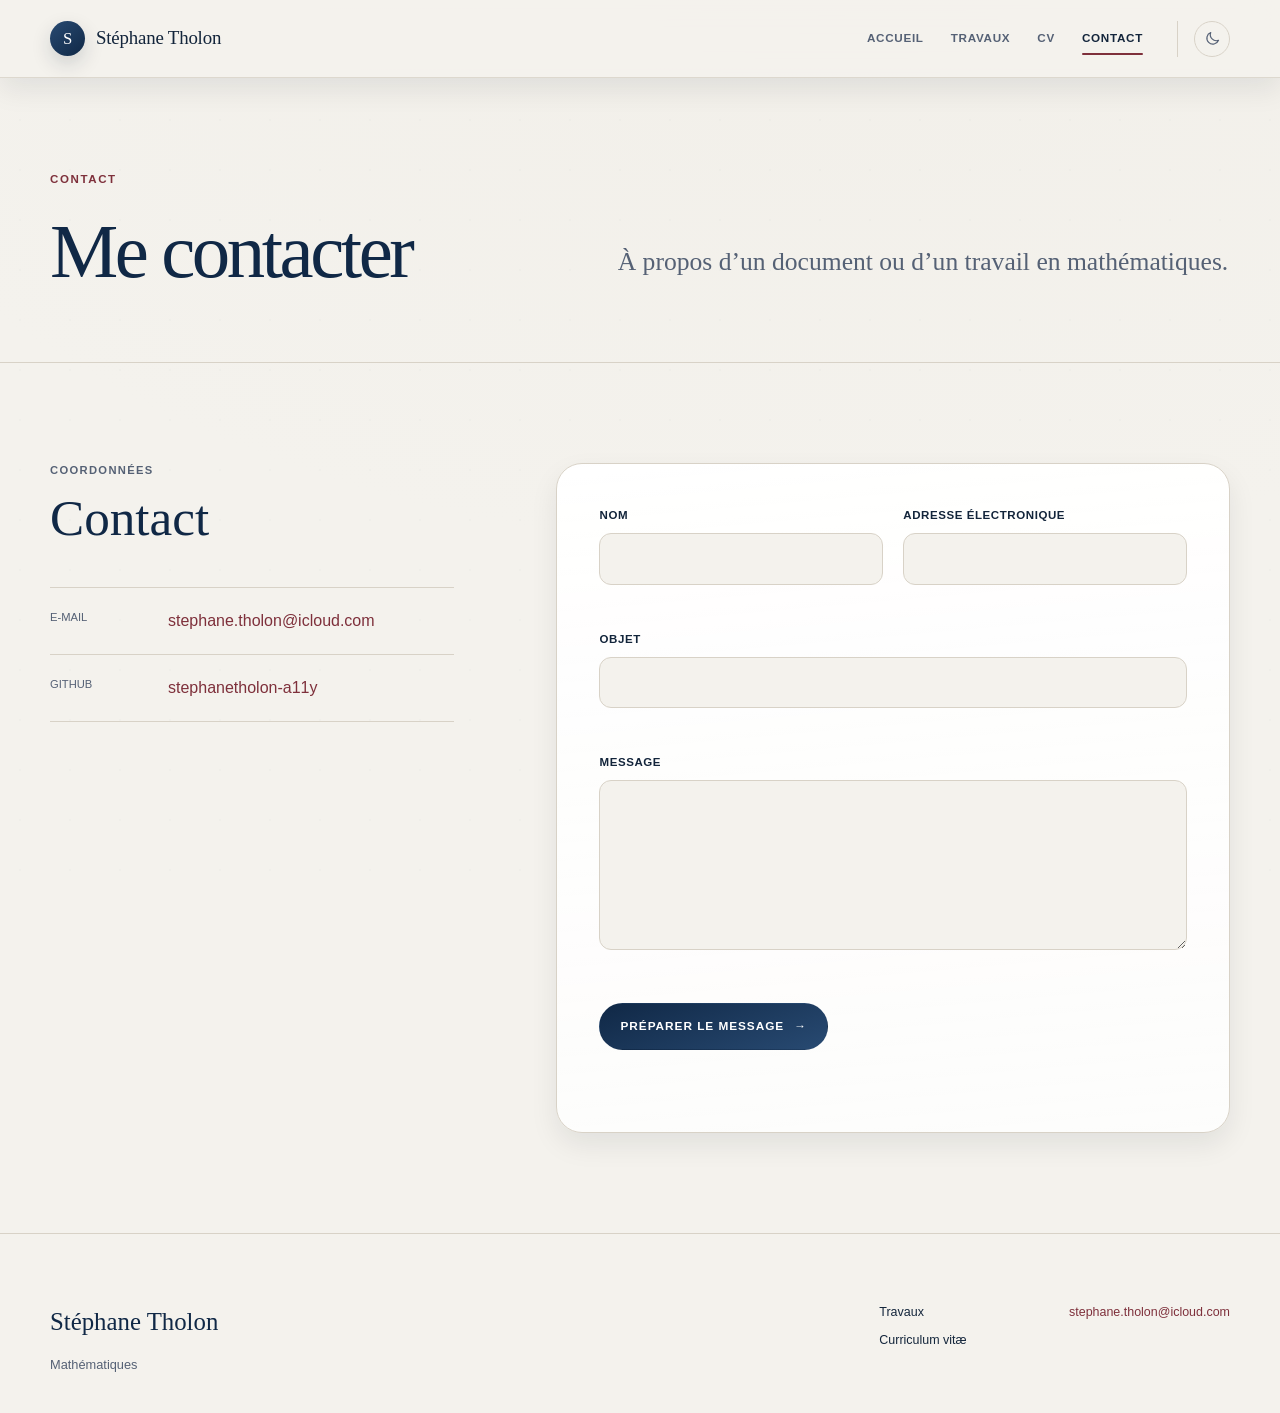
==== commit 1909d4b6: "clearer orginization Signed-off-by: Stéphane Tholon <stephanetholon-a11y@users.noreply.github.com>" ====
--- a/contact.html
+++ b/contact.html
@@ -3,8 +3,19 @@
 <head>
   <meta charset="utf-8"><meta name="viewport" content="width=device-width, initial-scale=1">
   <title>Contact — Stéphane Tholon</title>
-  <meta name="description" content="Contacter Stéphane Tholon.">
-  <meta property="og:title" content="Contact — Stéphane Tholon"><meta property="og:type" content="website"><meta property="og:image" content="assets/img/og-card.svg">
+  <meta name="description" content="Contacter Stéphane Tholon à propos d’un document ou d’un travail en mathématiques.">
+  <link rel="canonical" href="https://stephanetholon-a11y.github.io/contact.html">
+  <meta property="og:site_name" content="Stéphane Tholon — Mathématiques">
+  <meta property="og:locale" content="fr_FR">
+  <meta property="og:title" content="Contact — Stéphane Tholon">
+  <meta property="og:description" content="Contacter Stéphane Tholon à propos d’un document ou d’un travail en mathématiques.">
+  <meta property="og:type" content="website">
+  <meta property="og:url" content="https://stephanetholon-a11y.github.io/contact.html">
+  <meta property="og:image" content="https://stephanetholon-a11y.github.io/assets/img/og-card.svg">
+  <meta property="og:image:type" content="image/svg+xml">
+  <meta property="og:image:width" content="1200">
+  <meta property="og:image:height" content="630">
+  <meta property="og:image:alt" content="Stéphane Tholon — Travaux en mathématiques">
   <link rel="icon" href="assets/img/favicon.svg" type="image/svg+xml"><link rel="stylesheet" href="assets/css/style.css">
   <script defer src="assets/js/data.js"></script><script defer src="assets/js/main.js"></script>
 </head>
--- a/assets/css/style.css
+++ b/assets/css/style.css
@@ -94,10 +94,7 @@
 .main-nav a:hover, .main-nav a[aria-current="page"] { color: var(--ink); }
 .main-nav a:hover::after, .main-nav a[aria-current="page"]::after { right: 0; }
 .nav-actions { display: flex; align-items: center; gap: 8px; padding-left: 16px; border-left: 1px solid var(--line); }
-.language, .theme-toggle, .menu-toggle { border: 0; background: transparent; }
-.language { position: relative; padding: 7px 4px; color: var(--muted); font-size: .7rem; letter-spacing: .05em; }
-.language strong { color: var(--ink); }
-.language.notice::after { content: "EN bientôt"; position: absolute; top: 38px; right: -8px; width: max-content; padding: 5px 8px; color: var(--surface); background: var(--navy); font-size: .66rem; }
+.theme-toggle, .menu-toggle { border: 0; background: transparent; }
 .theme-toggle {
   display: grid;
   place-items: center;
@@ -120,6 +117,27 @@
 .page-hero h1, .hero h1 { margin: 0; color: var(--navy); font-family: var(--serif); font-weight: 500; letter-spacing: -.045em; line-height: .96; }
 .page-hero h1 { font-size: clamp(3rem, 6vw, 5.2rem); }
 .page-hero .lead { max-width: 660px; margin: 0 0 8px; color: var(--muted); font-family: var(--serif); font-size: clamp(1.25rem, 2vw, 1.65rem); line-height: 1.45; }
+.page-hero-copy { display: grid; gap: 24px; justify-items: start; }
+.page-hero-copy .lead { margin-bottom: 0; }
+.works-shortcuts { display: flex; flex-wrap: wrap; gap: 10px; }
+.works-shortcuts a {
+  display: inline-flex;
+  align-items: center;
+  gap: 12px;
+  min-height: 44px;
+  padding: 9px 16px;
+  border: 1px solid var(--line-strong);
+  border-radius: 999px;
+  color: var(--navy);
+  background: color-mix(in srgb, var(--surface), transparent 34%);
+  font-size: .72rem;
+  font-weight: 700;
+  letter-spacing: .04em;
+  transition: color .2s, border-color .2s, background .2s;
+}
+.works-shortcuts a:hover { color: var(--surface); border-color: var(--navy); background: var(--navy); }
+.works-shortcuts span { color: var(--burgundy); }
+.works-shortcuts a:hover span { color: inherit; }
 .eyebrow { margin: 0 0 12px; color: var(--burgundy); font-size: .7rem; font-weight: 750; letter-spacing: .12em; line-height: 1.4; text-transform: uppercase; }
 .section { padding: 100px 0; position: relative; }
 .section + .section { border-top: 1px solid var(--line); }
@@ -301,14 +319,6 @@
 .document-body h3 { margin-top: 28px; }
 .document-details { margin-top: 22px; padding-top: 14px; border-top: 1px solid var(--line); }
 .empty-state { grid-column: 1 / -1; padding: 70px 25px; border: 1px dashed var(--line-strong); text-align: center; color: var(--muted); }
-.pdf-modal { width: min(1100px, calc(100vw - 32px)); height: min(850px, calc(100vh - 32px)); padding: 0; border: 0; color: var(--ink); background: var(--surface); box-shadow: var(--shadow); }
-.pdf-modal::backdrop { background: rgba(7, 15, 27, .76); -webkit-backdrop-filter: blur(5px); backdrop-filter: blur(5px); }
-.modal-header { height: 64px; padding: 0 16px 0 24px; display: flex; align-items: center; justify-content: space-between; gap: 20px; border-bottom: 1px solid var(--line); }
-.modal-header strong { overflow: hidden; text-overflow: ellipsis; white-space: nowrap; font-family: var(--serif); font-size: 1.05rem; }
-.modal-actions { display: flex; align-items: center; gap: 8px; }
-.modal-actions a, .modal-actions button { display: grid; place-items: center; width: 38px; height: 38px; border: 1px solid var(--line); background: transparent; }
-.pdf-modal iframe { width: 100%; height: calc(100% - 64px); border: 0; background: #e7e8ea; }
-
 .contact-grid { display: grid; grid-template-columns: .75fr 1.25fr; gap: 8vw; }
 .contact-details h2 { margin: 0 0 23px; color: var(--navy); font-family: var(--serif); font-size: clamp(2.2rem, 4vw, 3.6rem); font-weight: 500; line-height: 1.05; }
 .contact-details > p { color: var(--muted); }
@@ -348,29 +358,34 @@
 .error-page p { max-width: 490px; margin: 0 auto 30px; color: var(--muted); }
 
 /* Accueil et dépôt de travaux */
-.repository-hero { padding: clamp(90px, 13vw, 170px) 0 clamp(80px, 11vw, 140px); border-bottom: 1px solid var(--line); }
-.repository-hero-inner { max-width: 920px; }
-.repository-hero h1 { margin: 0; color: var(--navy); font-family: var(--serif); font-size: clamp(3.4rem, 8vw, 7rem); font-weight: 500; letter-spacing: -.055em; line-height: .96; }
-.repository-intro { max-width: 760px; margin: 34px 0 0; color: var(--muted); font-size: clamp(1.05rem, 1.8vw, 1.3rem); line-height: 1.7; }
-.home-works h2, .works-heading h2 { margin: 0; color: var(--navy); font-family: var(--serif); font-size: clamp(2.4rem, 4.5vw, 4.2rem); font-weight: 500; letter-spacing: -.04em; line-height: 1; }
-.home-works { display: grid; grid-template-columns: 1fr 1fr auto; gap: 50px; align-items: end; }
-.home-works > p { max-width: 500px; margin: 0; color: var(--muted); }
+.repository-hero { padding: clamp(72px, 8vw, 110px) 0 clamp(78px, 9vw, 120px); border-bottom: 1px solid var(--line); }
+.repository-hero-inner { max-width: 880px; }
+.repository-hero h1 { margin: 0; color: var(--navy); font-family: var(--serif); font-size: clamp(2.65rem, 5vw, 4.65rem); font-weight: 500; letter-spacing: -.045em; line-height: 1; }
+.repository-intro { max-width: 800px; margin: 28px 0 0; color: var(--muted); font-size: clamp(1rem, 1.45vw, 1.15rem); line-height: 1.72; }
+.repository-hero .hero-actions { gap: 14px; margin-top: 30px; }
+.repository-hero .button { min-height: 54px; padding: 14px 28px; font-size: .82rem; }
+.works-heading h2 { margin: 0; color: var(--navy); font-family: var(--serif); font-size: clamp(2.4rem, 4.5vw, 4.2rem); font-weight: 500; letter-spacing: -.04em; line-height: 1; }
 .works-shell { max-width: 1080px; }
 .works-heading { display: flex; justify-content: space-between; align-items: end; gap: 30px; margin-bottom: 44px; }
 .works-heading p { margin: 0; color: var(--muted); font-size: .78rem; text-transform: uppercase; letter-spacing: .08em; }
+.work-groups { display: grid; gap: 76px; }
+.work-group-heading { display: flex; justify-content: space-between; align-items: end; gap: 24px; margin-bottom: 20px; }
+.work-group-heading h3 { margin: 0; scroll-margin-top: calc(var(--nav-height) + 24px); color: var(--navy); font-family: var(--serif); font-size: clamp(1.7rem, 3vw, 2.5rem); font-weight: 500; letter-spacing: -.025em; }
+.work-group-heading span { color: var(--muted); font-size: .66rem; font-weight: 700; letter-spacing: .08em; text-transform: uppercase; }
 .work-list { border-top: 1px solid var(--line-strong); }
 .work-entry { display: grid; grid-template-columns: 54px minmax(0, 1fr) auto; gap: 34px; align-items: start; padding: 48px 0; border-bottom: 1px solid var(--line); }
 .work-index { padding-top: 4px; color: var(--burgundy); font-size: .68rem; font-weight: 700; letter-spacing: .1em; }
 .work-meta { display: flex; flex-wrap: wrap; gap: 10px 22px; margin: 0 0 15px; color: var(--muted); font-size: .68rem; font-weight: 700; letter-spacing: .08em; text-transform: uppercase; }
 .work-meta span:first-child { color: var(--burgundy); }
-.work-content h3 { max-width: 720px; margin: 0; color: var(--navy); font-family: var(--serif); font-size: clamp(1.65rem, 3vw, 2.35rem); font-weight: 500; line-height: 1.18; }
+.work-content h4 { max-width: 720px; margin: 0; color: var(--navy); font-family: var(--serif); font-size: clamp(1.65rem, 3vw, 2.35rem); font-weight: 500; line-height: 1.18; }
+.work-details { margin: 12px 0 0; color: var(--muted); font-size: .78rem; font-weight: 650; letter-spacing: .025em; }
 .work-abstract { display: grid; grid-template-columns: 82px minmax(0, 1fr); gap: 18px; max-width: 760px; margin-top: 24px; }
 .work-abstract > span { padding-top: 3px; color: var(--muted); font-size: .64rem; font-weight: 700; letter-spacing: .09em; text-transform: uppercase; }
 .work-abstract p { margin: 0; color: var(--ink); line-height: 1.65; }
 .work-actions { display: flex; flex-direction: column; gap: 9px; min-width: 142px; padding-top: 24px; }
 .work-actions .button { width: 100%; }
-.modal-actions a, .modal-actions button { width: auto; min-width: 48px; padding: 0 11px; color: var(--ink); font-size: .68rem; font-weight: 700; text-transform: uppercase; }
-
+.work-status { margin: 0 0 4px; padding: 10px 12px; border: 1px solid color-mix(in srgb, var(--burgundy), transparent 56%); border-radius: 999px; color: var(--burgundy); background: color-mix(in srgb, var(--burgundy), transparent 94%); font-size: .63rem; font-weight: 700; letter-spacing: .08em; line-height: 1.2; text-align: center; text-transform: uppercase; }
+.work-entry-pending .work-abstract p { color: var(--muted); }
 .reveal { opacity: 0; transform: translateY(14px); transition: opacity .55s ease, transform .55s ease; }
 .reveal.is-visible { opacity: 1; transform: none; }
 @media (prefers-reduced-motion: reduce) { *, *::before, *::after { scroll-behavior: auto !important; animation-duration: .01ms !important; transition-duration: .01ms !important; } .reveal { opacity: 1; transform: none; } }
@@ -388,8 +403,6 @@
   .document-controls { grid-template-columns: 1fr 1fr; }
   .search-control { grid-column: 1 / -1; }
   .document-grid { grid-template-columns: repeat(2, 1fr); }
-  .home-works { grid-template-columns: 1fr 1fr; }
-  .home-works .section-link { justify-self: start; }
 }
 
 @media (max-width: 760px) {
@@ -428,18 +441,24 @@
   .form-row { grid-template-columns: 1fr; gap: 0; }
   .footer-grid { grid-template-columns: 1fr; gap: 28px; }
   .repository-hero { padding-top: 74px; }
-  .home-works { grid-template-columns: 1fr; gap: 28px; }
   .works-heading { display: block; }
   .works-heading p { margin-top: 18px; }
+  .work-groups { gap: 60px; }
+  .work-group-heading { align-items: start; }
   .work-entry { grid-template-columns: 34px 1fr; gap: 18px; padding: 38px 0; }
   .work-actions { grid-column: 2; flex-direction: row; flex-wrap: wrap; min-width: 0; padding-top: 2px; }
   .work-actions .button { width: auto; }
+  .work-status { margin-bottom: 0; }
 }
 
 @media (max-width: 430px) {
   :root { --page: calc(100vw - 24px); }
   .hero-actions .button { width: 100%; }
+  .works-shortcuts, .works-shortcuts a { width: 100%; }
   .document-cover { height: 285px; padding-inline: 42px; }
+  .work-group-heading { display: block; }
+  .work-group-heading span { display: block; margin-top: 8px; }
   .work-actions .button { width: 100%; }
+  .work-status { width: 100%; }
   .work-abstract { grid-template-columns: 1fr; gap: 8px; }
 }
